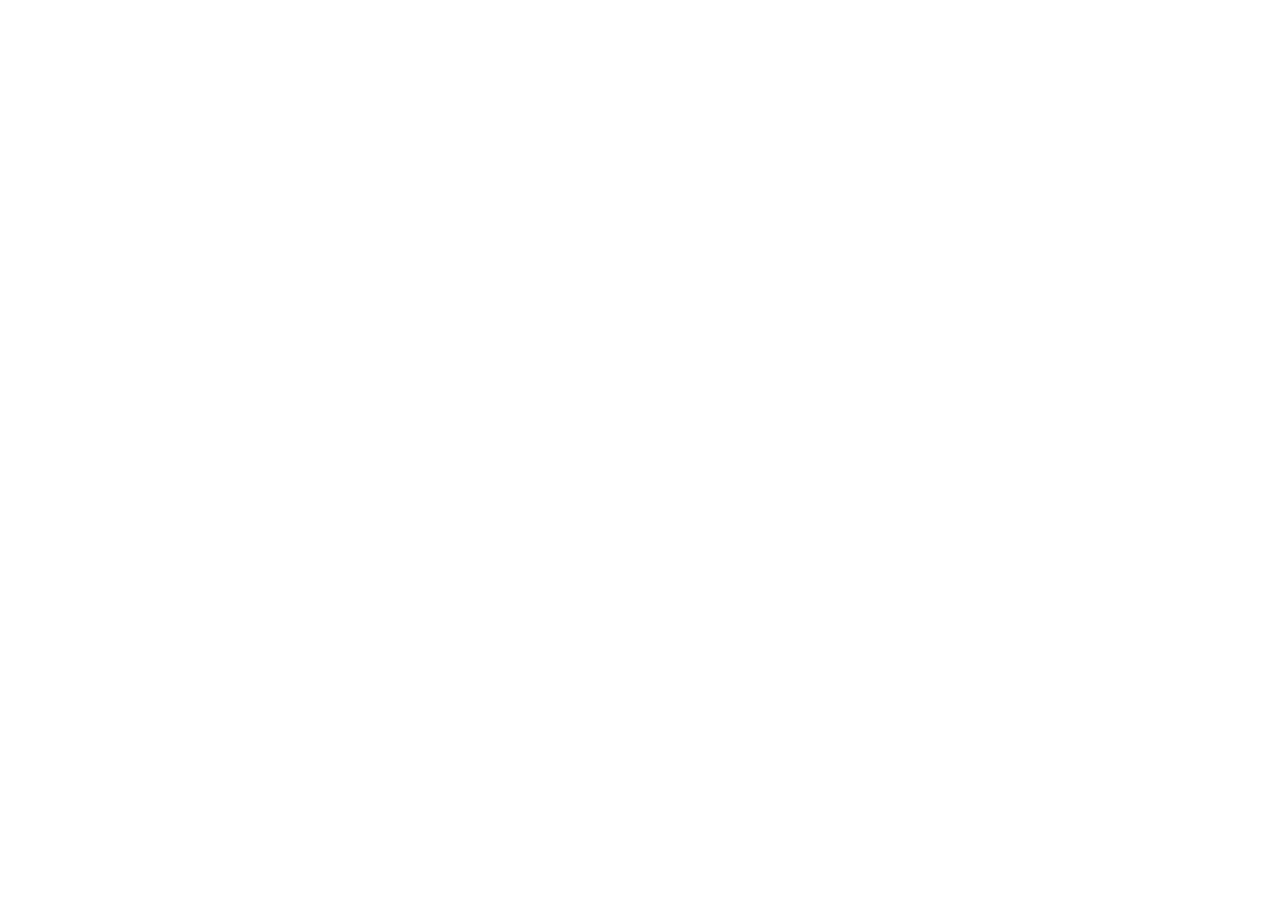
==== index.html @ eff64afc "23-3-2026" ====
<!DOCTYPE html>
<html lang="en">
<head>
    <meta charset="UTF-8">
    <meta name="viewport" content="width=device-width, initial-scale=1.0">
    <title>Jakub Tatár - Domov</title>
    <link rel="stylesheet" href="style.css">
</head>
<body>
    <script src="script.js"></script>
</body>
</html>
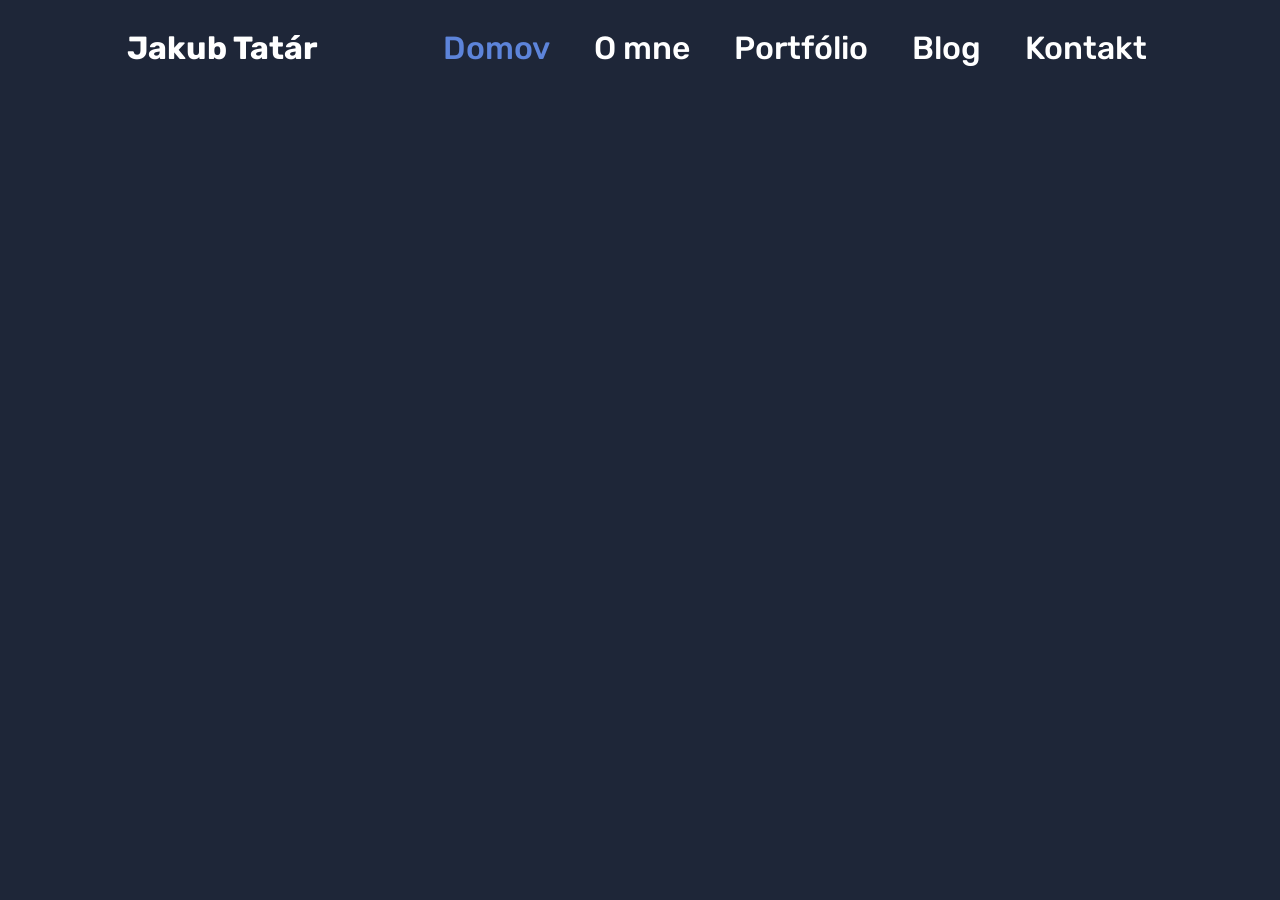
==== commit f02913c5: "23-3-2026-02" ====
--- a/index.html
+++ b/index.html
@@ -5,8 +5,22 @@
     <meta name="viewport" content="width=device-width, initial-scale=1.0">
     <title>Jakub Tatár - Domov</title>
     <link rel="stylesheet" href="style.css">
+
+    <link rel="preconnect" href="https://fonts.googleapis.com">
+    <link rel="preconnect" href="https://fonts.gstatic.com" crossorigin>
+    <link href="https://fonts.googleapis.com/css2?family=Rubik:ital,wght@0,300..900;1,300..900&display=swap" rel="stylesheet">
 </head>
 <body>
+    <header>
+        <h1 class="Header-Name">Jakub Tatár</h1>
+        <div class="Header-Buttons">
+            <button class="Header-Btn" style="color: #5d84da">Domov</button>
+            <button class="Header-Btn">O mne</button>
+            <button class="Header-Btn">Portfólio</button>
+            <button class="Header-Btn">Blog</button>
+            <button class="Header-Btn">Kontakt</button>
+        </div>
+    </header>
     <script src="script.js"></script>
 </body>
 </html>
--- a/style.css
+++ b/style.css
@@ -0,0 +1,41 @@
+:root{
+    --primary-color: #1e2638;
+    --secondary-color: #5d84da;
+    --accent-color: #475574;
+    --text-color: #fff;
+    --text-accent-color: #bad8f1;
+}
+
+body{
+    background-color: var(--primary-color);
+}
+
+header{
+    text-align: center;
+    display: flex;
+    justify-content: space-evenly;
+}
+
+.Header-Name{
+    font-family: "Rubik", sans-serif;
+    font-weight: bold;
+    font-size: clamp(1rem, 5vw, 2rem);
+    color: var(--text-color);
+}
+
+.Header-Buttons{
+    display: flex;
+    align-items: center;
+    justify-content: center;
+    gap: 2rem;
+}
+
+.Header-Btn{
+    font-family: "Rubik", sans-serif;
+    font-weight: 500;
+    background-color: transparent;
+    border: none;
+    font-size: clamp(1rem, 5vw, 2rem);
+    color: var(--text-color);
+}
+  
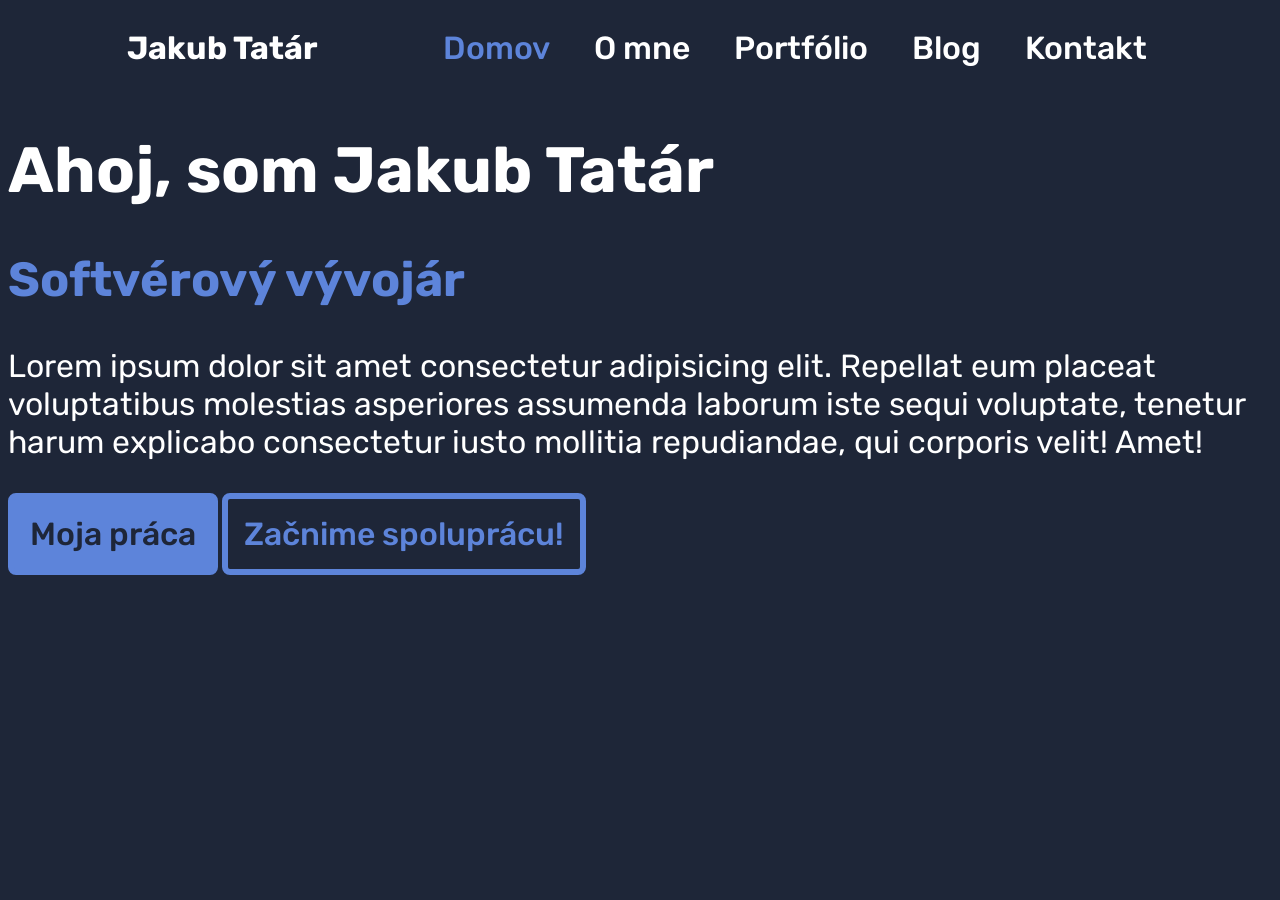
==== commit c15c9472: "23-3-2026-3" ====
--- a/index.html
+++ b/index.html
@@ -21,6 +21,22 @@
             <button class="Header-Btn">Kontakt</button>
         </div>
     </header>
+
+    <div class="Homepage-Main">
+        <div class="Homepage-Main-Title">
+            <h1 class="Homepage-Main-Text" >Ahoj, som Jakub Tatár</h1>
+            <h2 class="Homepage-Main-Text" style="color: #5d84da; font-size: clamp(1rem, 5vw, 3rem);">Softvérový vývojár</h2>
+        </div>
+
+        <div class="Homepage-Main-Info">
+            <p class="Homepage-Main-Text" style="font-size: clamp(1rem, 5vw, 2rem);">Lorem ipsum dolor sit amet consectetur adipisicing elit. Repellat eum placeat voluptatibus molestias asperiores assumenda laborum iste sequi voluptate, tenetur harum explicabo consectetur iusto mollitia repudiandae, qui corporis velit! Amet!</p>
+        </div>
+
+        <div class="Homepage-Main-Buttons">
+            <button class="Homepage-Main-Btn" style="border-color: #5d84da; background-color: #5d84da; color: #1e2638;">Moja práca</button>
+            <button class="Homepage-Main-Btn">Začnime spoluprácu!</button>
+        </div>
+    </div>
     <script src="script.js"></script>
 </body>
 </html>
--- a/style.css
+++ b/style.css
@@ -38,4 +38,21 @@
     font-size: clamp(1rem, 5vw, 2rem);
     color: var(--text-color);
 }
+
+.Homepage-Main-Text{
+    font-family: "Rubik", sans-serif;
+    color: var(--text-color);
+    font-size: clamp(1rem, 5vw, 5rem);
+}
+
+.Homepage-Main-Btn{
+    font-family: "Rubik", sans-serif;
+    font-weight: 500;
+    background-color: var(--primary-color);
+    border: 0.4rem solid var(--secondary-color);
+    font-size: clamp(1rem, 5vw, 2rem);
+    color: var(--secondary-color);
+    border-radius: 8px;
+    padding: 1rem 1rem;
+}
   
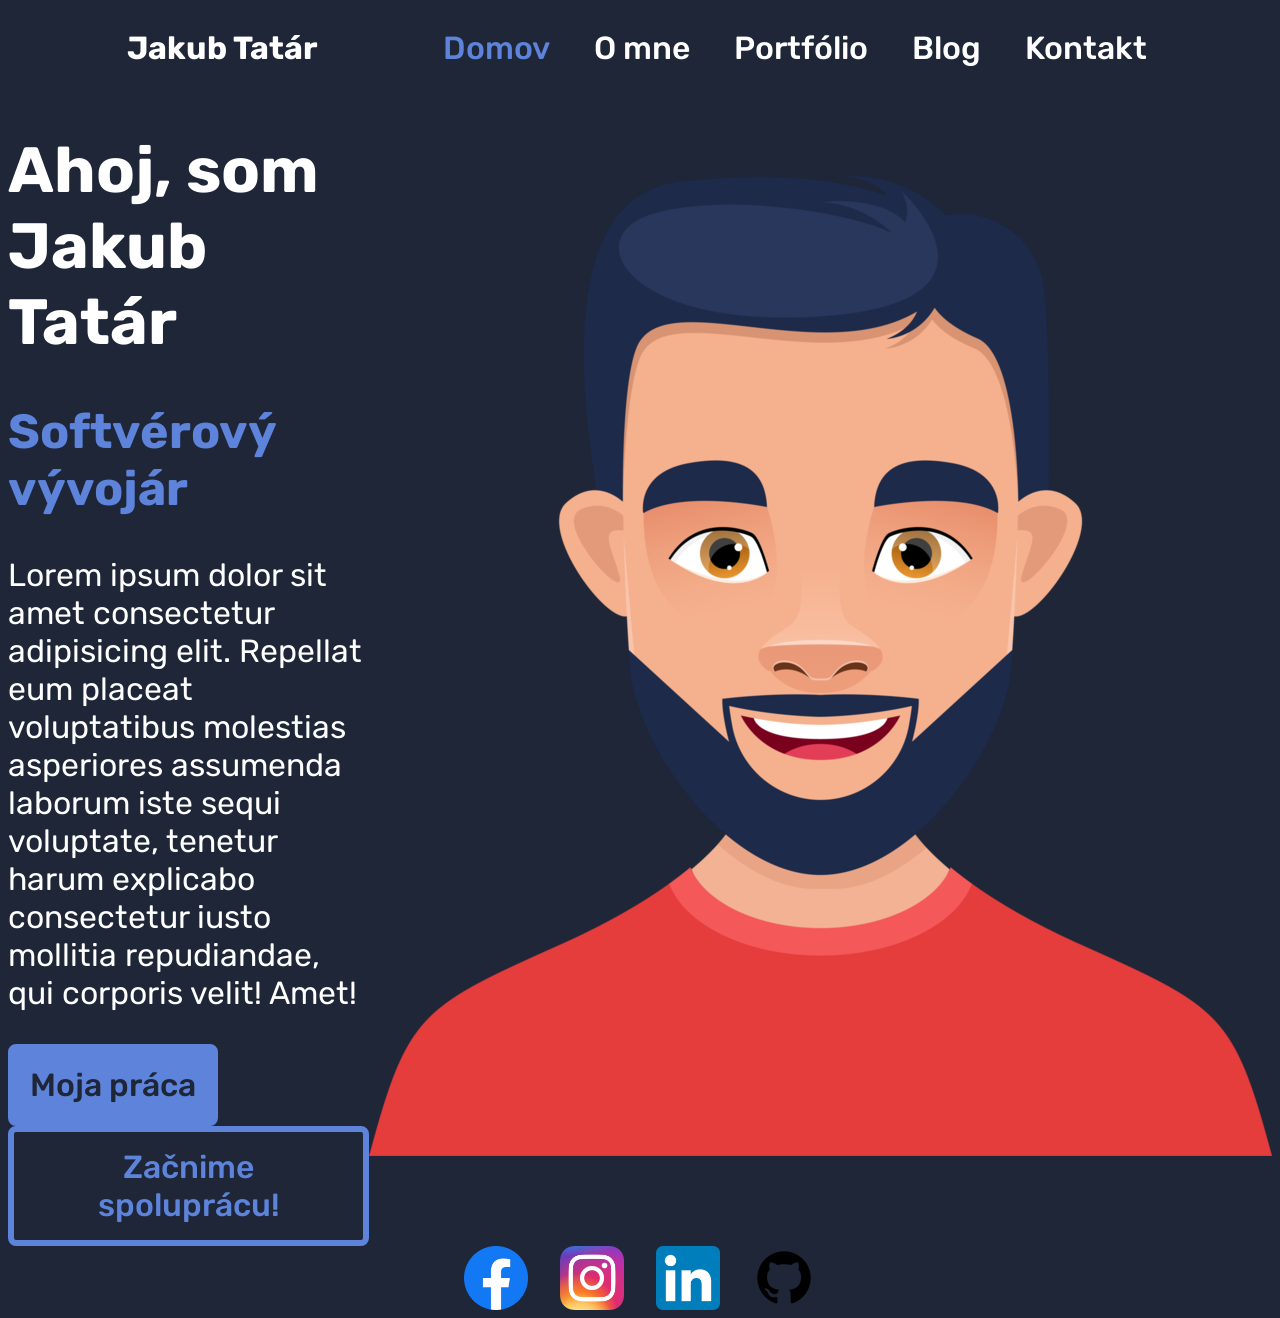
==== commit c8fa7ade: "23-3-2026-4" ====
--- a/index.html
+++ b/index.html
@@ -23,20 +23,35 @@
     </header>
 
     <div class="Homepage-Main">
-        <div class="Homepage-Main-Title">
-            <h1 class="Homepage-Main-Text" >Ahoj, som Jakub Tatár</h1>
-            <h2 class="Homepage-Main-Text" style="color: #5d84da; font-size: clamp(1rem, 5vw, 3rem);">Softvérový vývojár</h2>
+        <div class="Homepage-Main-Section1">
+            <div class="Homepage-Main-Title">
+                <h1 class="Homepage-Main-Text" >Ahoj, som Jakub Tatár</h1>
+                <h2 class="Homepage-Main-Text" style="color: #5d84da; font-size: clamp(1rem, 5vw, 3rem);">Softvérový vývojár</h2>
+            </div>
+
+            <div class="Homepage-Main-Info">
+                <p class="Homepage-Main-Text" style="font-size: clamp(1rem, 5vw, 2rem);">Lorem ipsum dolor sit amet consectetur adipisicing elit. Repellat eum placeat voluptatibus molestias asperiores assumenda laborum iste sequi voluptate, tenetur harum explicabo consectetur iusto mollitia repudiandae, qui corporis velit! Amet!</p>
+            </div>
+
+            <div class="Homepage-Main-Buttons">
+                <button class="Homepage-Main-Btn" style="border-color: #5d84da; background-color: #5d84da; color: #1e2638;">Moja práca</button>
+                <button class="Homepage-Main-Btn">Začnime spoluprácu!</button>
+            </div>
         </div>
 
-        <div class="Homepage-Main-Info">
-            <p class="Homepage-Main-Text" style="font-size: clamp(1rem, 5vw, 2rem);">Lorem ipsum dolor sit amet consectetur adipisicing elit. Repellat eum placeat voluptatibus molestias asperiores assumenda laborum iste sequi voluptate, tenetur harum explicabo consectetur iusto mollitia repudiandae, qui corporis velit! Amet!</p>
-        </div>
-
-        <div class="Homepage-Main-Buttons">
-            <button class="Homepage-Main-Btn" style="border-color: #5d84da; background-color: #5d84da; color: #1e2638;">Moja práca</button>
-            <button class="Homepage-Main-Btn">Začnime spoluprácu!</button>
+        <div class="Homepage-Main-Section2">
+            <img src="Resources/placeholder.png">
         </div>
     </div>
+    
+    <footer>
+        <div class="Footer-Links">
+            <img class="Footer-Img" src="Resources/FB.png">
+            <img class="Footer-Img" src="Resources/IG.png">
+            <img class="Footer-Img" src="Resources/LI.png">
+            <img class="Footer-Img" src="Resources/GH.png">
+        </div>
+    </footer>
     <script src="script.js"></script>
 </body>
 </html>
--- a/style.css
+++ b/style.css
@@ -39,6 +39,12 @@
     color: var(--text-color);
 }
 
+.Homepage-Main{
+    display: flex;
+    align-items: center;
+    justify-content: space-evenly;
+}
+
 .Homepage-Main-Text{
     font-family: "Rubik", sans-serif;
     color: var(--text-color);
@@ -55,4 +61,15 @@
     border-radius: 8px;
     padding: 1rem 1rem;
 }
+
+.Footer-Links{
+    display: flex;
+    justify-content: center;
+    align-items: center;
+    gap: 2rem;
+}
+
+.Footer-Img{
+    max-width: clamp(1rem, 5vw, 5rem);
+}
   
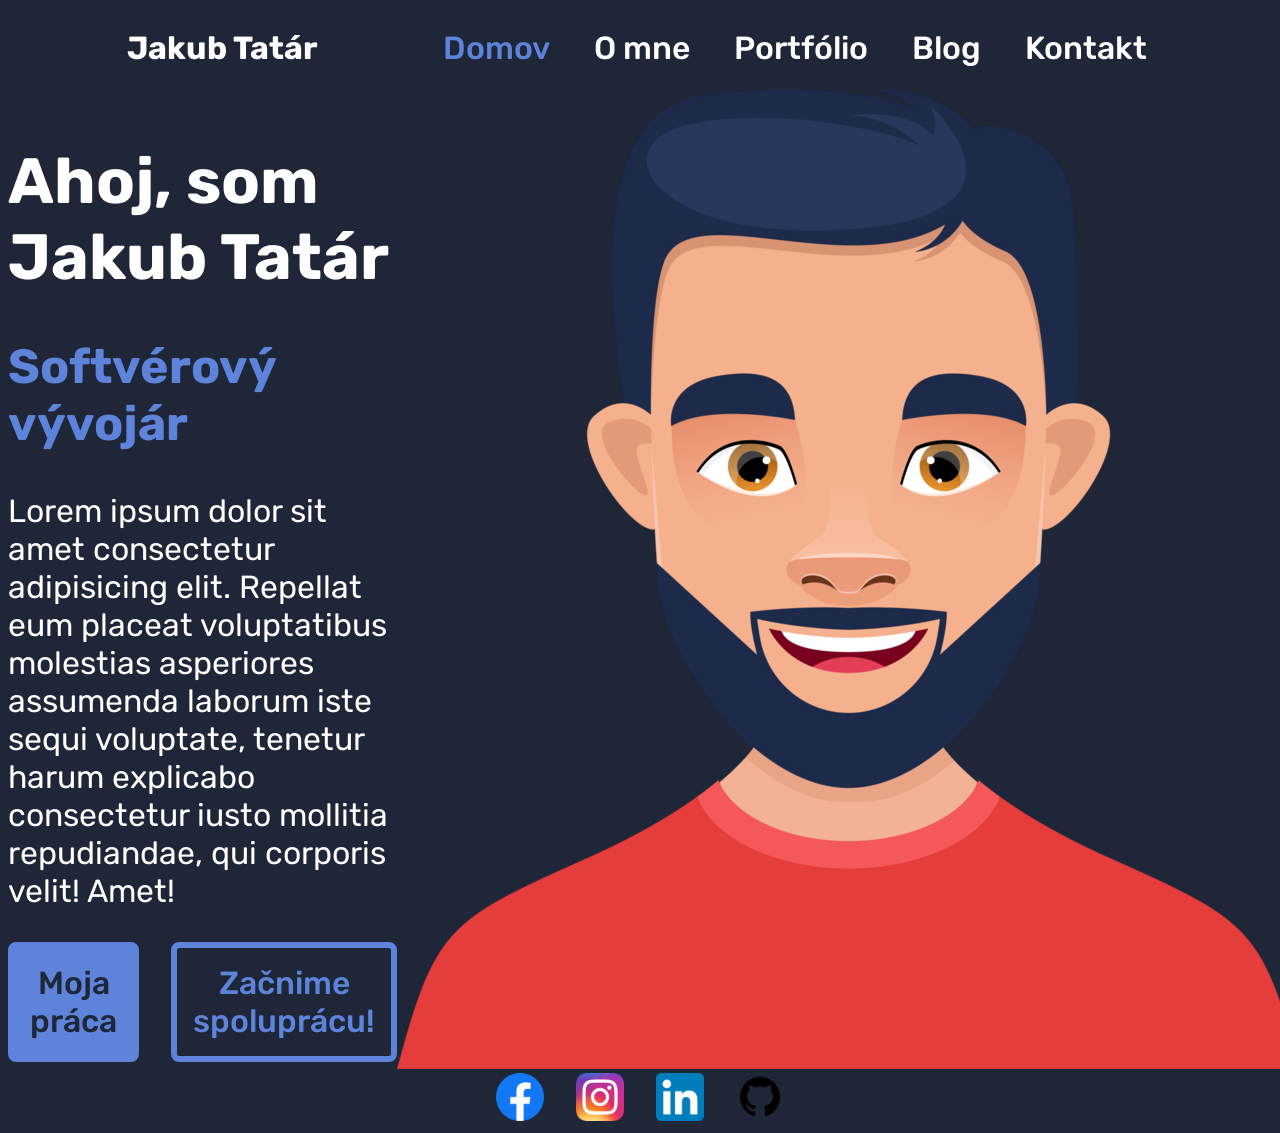
==== commit 8e2ff982: "23-3-2026-5" ====
--- a/index.html
+++ b/index.html
@@ -40,16 +40,24 @@
         </div>
 
         <div class="Homepage-Main-Section2">
-            <img src="Resources/placeholder.png">
+            <img src="Resources/placeholder.png" class="Homepage-Img">
         </div>
     </div>
     
     <footer>
         <div class="Footer-Links">
-            <img class="Footer-Img" src="Resources/FB.png">
-            <img class="Footer-Img" src="Resources/IG.png">
-            <img class="Footer-Img" src="Resources/LI.png">
-            <img class="Footer-Img" src="Resources/GH.png">
+            <a href="index.html">
+                <img class="Footer-Img" src="Resources/FB.png">
+            </a>
+            <a href="index.html">
+                <img class="Footer-Img" src="Resources/IG.png">
+            </a>
+            <a href="index.html">
+                <img class="Footer-Img" src="Resources/LI.png">
+            </a>
+            <a href="https://github.com/jakubtatar">
+                <img class="Footer-Img" src="Resources/GH.png">
+            </a>  
         </div>
     </footer>
     <script src="script.js"></script>
--- a/style.css
+++ b/style.css
@@ -43,12 +43,26 @@
     display: flex;
     align-items: center;
     justify-content: space-evenly;
+
+}
+
+.Homepage-Main-Section1{
+    max-width: 1000px;
+}
+
+.Homepage-Img{
+    max-width: 1000px;
 }
 
 .Homepage-Main-Text{
     font-family: "Rubik", sans-serif;
     color: var(--text-color);
     font-size: clamp(1rem, 5vw, 5rem);
+}
+
+.Homepage-Main-Buttons{
+    display: flex;
+    gap: 2rem;
 }
 
 .Homepage-Main-Btn{
@@ -60,6 +74,11 @@
     color: var(--secondary-color);
     border-radius: 8px;
     padding: 1rem 1rem;
+    transition: 0.3s ease;
+}
+
+.Homepage-Main-Btn:hover{
+    transform: translateY(-0.5rem) scale(1.03);
 }
 
 .Footer-Links{
@@ -70,6 +89,12 @@
 }
 
 .Footer-Img{
-    max-width: clamp(1rem, 5vw, 5rem);
+    bottom: 0px;
+    max-width: clamp(1rem, 5vw, 3rem);
+    transition: 0.3s ease;
+}
+
+.Footer-Img:hover{
+    transform: translateY(-0.5rem) scale(1.03);
 }
   
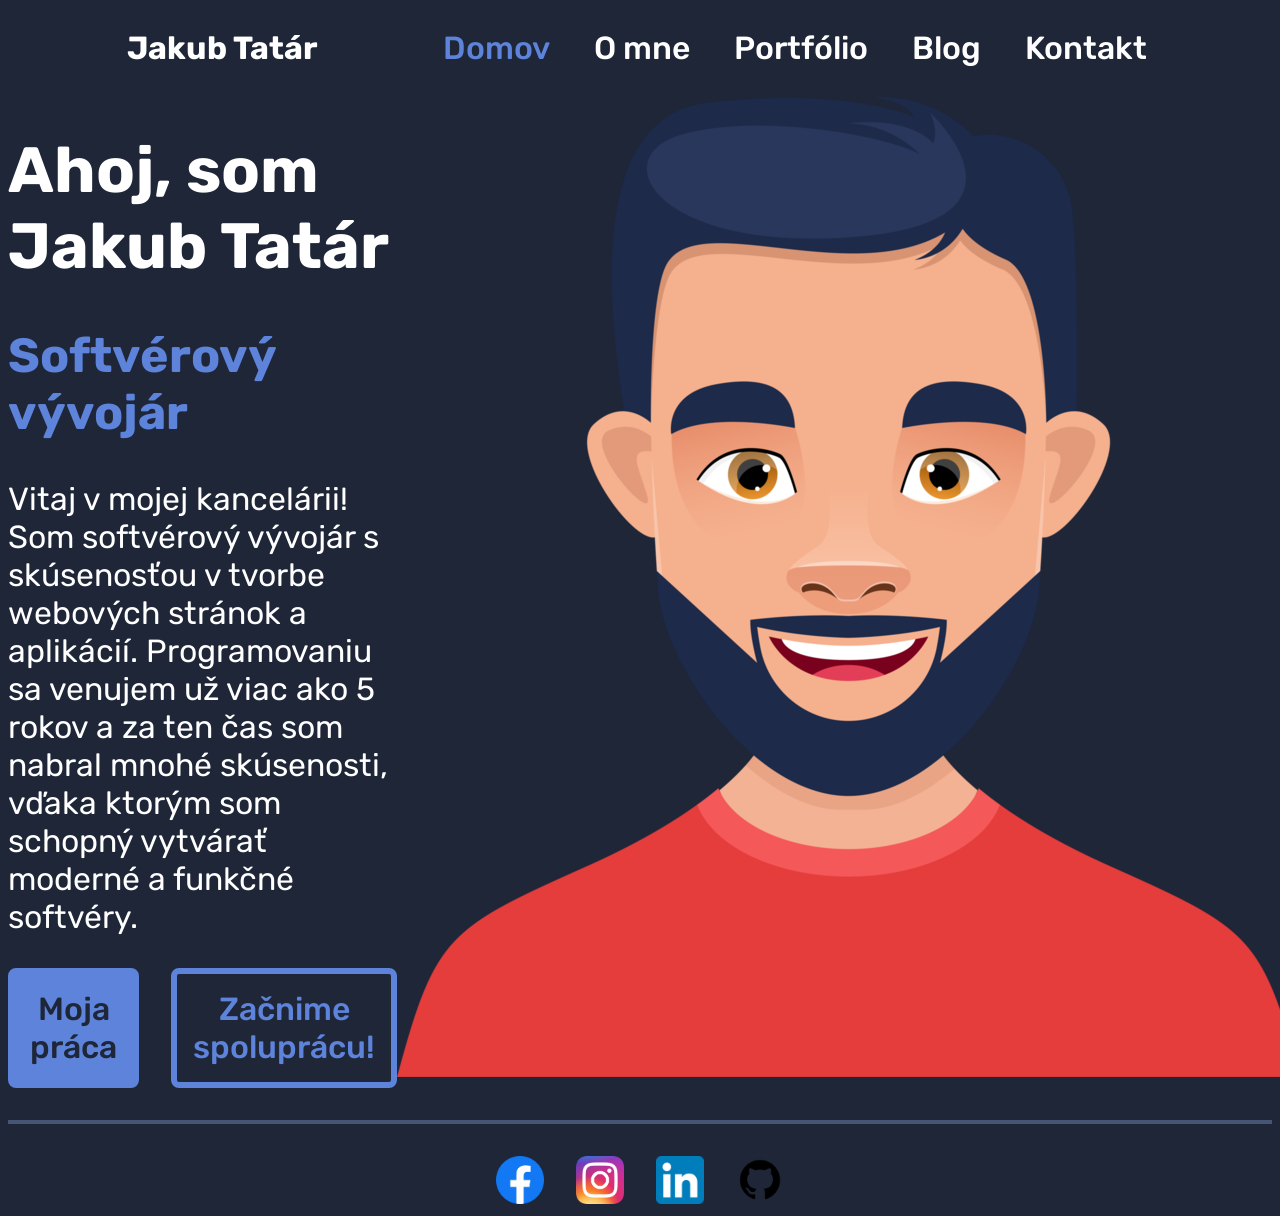
==== commit fc6892b9: "31-5-2026" ====
--- a/index.html
+++ b/index.html
@@ -14,11 +14,21 @@
     <header>
         <h1 class="Header-Name">Jakub Tatár</h1>
         <div class="Header-Buttons">
-            <button class="Header-Btn" style="color: #5d84da">Domov</button>
-            <button class="Header-Btn">O mne</button>
-            <button class="Header-Btn">Portfólio</button>
-            <button class="Header-Btn">Blog</button>
-            <button class="Header-Btn">Kontakt</button>
+            <a href="index.html">
+                <button class="Header-Btn" style="color: #5d84da">Domov</button>
+            </a>
+            <a href="aboutMe.html">
+                <button class="Header-Btn">O mne</button>
+            </a>
+            <a href="portfolio.html">
+                <button class="Header-Btn">Portfólio</button>
+            </a>
+            <a href="blog.html">
+                <button class="Header-Btn">Blog</button>
+            </a>
+            <a href="contact.html">
+                <button class="Header-Btn">Kontakt</button>
+            </a>
         </div>
     </header>
 
@@ -30,12 +40,16 @@
             </div>
 
             <div class="Homepage-Main-Info">
-                <p class="Homepage-Main-Text" style="font-size: clamp(1rem, 5vw, 2rem);">Lorem ipsum dolor sit amet consectetur adipisicing elit. Repellat eum placeat voluptatibus molestias asperiores assumenda laborum iste sequi voluptate, tenetur harum explicabo consectetur iusto mollitia repudiandae, qui corporis velit! Amet!</p>
+                <p class="Homepage-Main-Text" style="font-size: clamp(1rem, 5vw, 2rem);">Vitaj v mojej kancelárii! Som softvérový vývojár s skúsenosťou v tvorbe webových stránok a aplikácií. Programovaniu sa venujem už viac ako 5 rokov a za ten čas som nabral mnohé skúsenosti, vďaka ktorým som schopný vytvárať moderné a funkčné softvéry.</p>
             </div>
 
             <div class="Homepage-Main-Buttons">
-                <button class="Homepage-Main-Btn" style="border-color: #5d84da; background-color: #5d84da; color: #1e2638;">Moja práca</button>
-                <button class="Homepage-Main-Btn">Začnime spoluprácu!</button>
+                <a href="portfolio.html">
+                    <button class="Homepage-Main-Btn" style="border-color: #5d84da; background-color: #5d84da; color: #1e2638;">Moja práca</button>
+                </a>
+                <a href="contact.html">
+                    <button class="Homepage-Main-Btn">Začnime spoluprácu!</button>
+                </a>
             </div>
         </div>
 
@@ -43,16 +57,16 @@
             <img src="Resources/placeholder.png" class="Homepage-Img">
         </div>
     </div>
-    
+    <div class="Divider"></div>
     <footer>
         <div class="Footer-Links">
-            <a href="index.html">
+            <a href="https://www.facebook.com/">
                 <img class="Footer-Img" src="Resources/FB.png">
             </a>
-            <a href="index.html">
+            <a href="https://www.instagram.com/">
                 <img class="Footer-Img" src="Resources/IG.png">
             </a>
-            <a href="index.html">
+            <a href="https://sk.linkedin.com">
                 <img class="Footer-Img" src="Resources/LI.png">
             </a>
             <a href="https://github.com/jakubtatar">
--- a/style.css
+++ b/style.css
@@ -14,6 +14,9 @@
     text-align: center;
     display: flex;
     justify-content: space-evenly;
+    position: sticky;
+    top: 0;
+    background-color: var(--primary-color);
 }
 
 .Header-Name{
@@ -37,6 +40,12 @@
     border: none;
     font-size: clamp(1rem, 5vw, 2rem);
     color: var(--text-color);
+    transition: 0.3s ease;
+}
+
+.Header-Btn:hover{
+    color: var(--accent-color);
+    transform: translateY(-0.5rem) scale(1.03);
 }
 
 .Homepage-Main{
@@ -97,4 +106,287 @@
 .Footer-Img:hover{
     transform: translateY(-0.5rem) scale(1.03);
 }
-  
+
+.Portfolio-Main{
+    display: flex;
+    flex-direction: column;
+    align-items: center;
+    justify-content: center;
+}
+
+.Portfolio-Title{
+    font-family: "Rubik", sans-serif;
+    color: var(--text-color);
+    font-size: clamp(2rem, 5vw, 4rem);
+}
+
+.Portfolio-Projects{
+    display: flex;
+    flex-direction: column;
+    gap: 5rem;
+}
+
+.Project-Card{
+    display: flex;
+    align-items: center;
+    justify-content: space-evenly;
+    border: 0.2rem solid var(--accent-color);
+    padding: 2rem;
+    border-radius: 8px;
+}
+
+.Project-Section1{
+    max-width: 1000px;
+}
+
+.Project-Section2{
+    max-width: 1000px;
+}
+
+.Portfolio-Img{
+    max-width: clamp(30rem, 5vw, 30rem);
+}
+
+.Project-Text{
+    font-family: "Rubik", sans-serif;
+    color: var(--text-color);
+    font-size: clamp(1.5rem, 5vw, 3rem);
+}
+
+.Project-Buttons{
+    display: flex;
+    gap: 2rem;
+}
+
+.Portfolio-Main-Btn{
+    font-family: "Rubik", sans-serif;
+    font-weight: 500;
+    background-color: var(--primary-color);
+    border: 0.4rem solid var(--secondary-color);
+    font-size: clamp(1rem, 5vw, 1.5rem);
+    color: var(--secondary-color);
+    border-radius: 8px;
+    padding: 1rem 1rem;
+    transition: 0.3s ease;
+}
+
+.Portfolio-Main-Btn:hover{
+    transform: translateY(-0.5rem) scale(1.03);
+}
+
+.Used-Technologies{
+    font-family: "Rubik", sans-serif;
+    color: var(--text-accent-color);
+    font-size: clamp(1rem, 5vw, 1.5rem);
+    font-weight: 500;
+    background-color: var(--accent-color);
+    display: inline-block;
+    padding: 0.5rem 1rem;
+    border-radius: 8px;
+}
+
+.Contact-Main{
+    display: flex;
+    align-items: center;
+    justify-content: space-evenly;
+}
+
+.Contact-Main-Section1{
+    max-width: 1000px;
+}
+
+.Contact-Main-Section2{
+    max-width: 1000px;
+}
+
+.Contact-Main-Text{
+    font-family: "Rubik", sans-serif;
+    color: var(--text-color);
+    font-size: clamp(1rem, 5vw, 5rem);
+}
+
+.Contact-Form{
+    display: flex;
+    flex-direction: column;
+    gap: 1.5rem;
+}
+
+.Contact-Input{
+    font-family: "Rubik", sans-serif;
+    background-color: transparent;
+    border: 0.2rem solid var(--accent-color);
+    color: var(--text-color);
+    border-radius: 8px;
+    padding: 1rem;
+    font-size: clamp(1rem, 5vw, 1.5rem);
+    outline: none;
+    transition: 0.3s ease;
+}
+
+.Contact-Input:focus{
+    border-color: var(--secondary-color);
+}
+
+.Contact-Textarea{
+    resize: none;
+    height: 150px;
+}
+
+.Contact-Main-Btn{
+    font-family: "Rubik", sans-serif;
+    font-weight: 500;
+    background-color: var(--primary-color);
+    border: 0.4rem solid var(--secondary-color);
+    font-size: clamp(1rem, 5vw, 2rem);
+    color: var(--secondary-color);
+    border-radius: 8px;
+    padding: 1rem 1rem;
+    transition: 0.3s ease;
+    cursor: pointer;
+}
+
+.Contact-Main-Btn:hover{
+    transform: translateY(-0.5rem) scale(1.03);
+}
+
+.Contact-Info-Box{
+    display: flex;
+    flex-direction: column;
+    gap: 1rem;
+}
+
+.About-Main{
+    display: flex;
+    align-items: center;
+    justify-content: space-evenly;
+}
+
+.About-Main-Section1{
+    max-width: 1000px;
+}
+
+.About-Main-Section2{
+    max-width: 1000px;
+    display: flex;
+    flex-direction: column;
+    gap: 2rem;
+}
+
+.About-Img{
+    max-width: 1000px;
+}
+
+.About-Main-Text{
+    font-family: "Rubik", sans-serif;
+    color: var(--text-color);
+    font-size: clamp(1rem, 5vw, 5rem);
+}
+
+.About-Main-Info{
+    display: flex;
+    flex-direction: column;
+    gap: 1.5rem;
+}
+
+.About-Skills{
+    display: flex;
+    flex-direction: column;
+    gap: 1rem;
+}
+
+.About-Skills-Grid{
+    display: flex;
+    flex-wrap: wrap;
+    gap: 1rem;
+}
+
+.About-Skill-Tag{
+    font-family: "Rubik", sans-serif;
+    font-weight: 500;
+    font-size: clamp(0.8rem, 4vw, 1.3rem);
+    color: var(--secondary-color);
+    border: 0.2rem solid var(--secondary-color);
+    padding: 0.5rem 1rem;
+    border-radius: 8px;
+    background-color: transparent;
+}
+
+.Divider{
+    height: 0.2rem;
+    background-color: var(--accent-color);
+    width: 100%;
+    margin: 2rem 0;
+}
+
+.Blog-Main{
+    display: flex;
+    flex-direction: column;
+    align-items: center;
+    justify-content: center;
+}
+
+.Blog-Title{
+    font-family: "Rubik", sans-serif;
+    color: var(--text-color);
+    font-size: clamp(2rem, 5vw, 4rem);
+}
+
+.Blog-Posts{
+    display: flex;
+    flex-direction: column;
+    gap: 5rem;
+}
+
+.Blog-Card{
+    display: flex;
+    align-items: center;
+    justify-content: space-evenly;
+    border: 0.2rem solid var(--accent-color);
+    padding: 2rem;
+    border-radius: 8px;
+}
+
+.Blog-Section1{
+    max-width: 1000px;
+}
+
+.Blog-Section2{
+    max-width: 1000px;
+}
+
+.Blog-Img{
+    max-width: clamp(10rem, 5vw, 30rem);
+}
+
+.Blog-Text{
+    font-family: "Rubik", sans-serif;
+    color: var(--text-color);
+    font-size: clamp(1.5rem, 5vw, 3rem);
+}
+
+.Blog-Date{
+    font-family: "Rubik", sans-serif;
+    color: var(--text-accent-color);
+    font-size: clamp(0.8rem, 4vw, 1.2rem);
+}
+
+.Blog-Buttons{
+    display: flex;
+    gap: 2rem;
+}
+
+.Blog-Main-Btn{
+    font-family: "Rubik", sans-serif;
+    font-weight: 500;
+    background-color: var(--primary-color);
+    border: 0.4rem solid var(--secondary-color);
+    font-size: clamp(1rem, 5vw, 1.5rem);
+    color: var(--secondary-color);
+    border-radius: 8px;
+    padding: 1rem 1rem;
+    transition: 0.3s ease;
+}
+
+.Blog-Main-Btn:hover{
+    transform: translateY(-0.5rem) scale(1.03);
+}
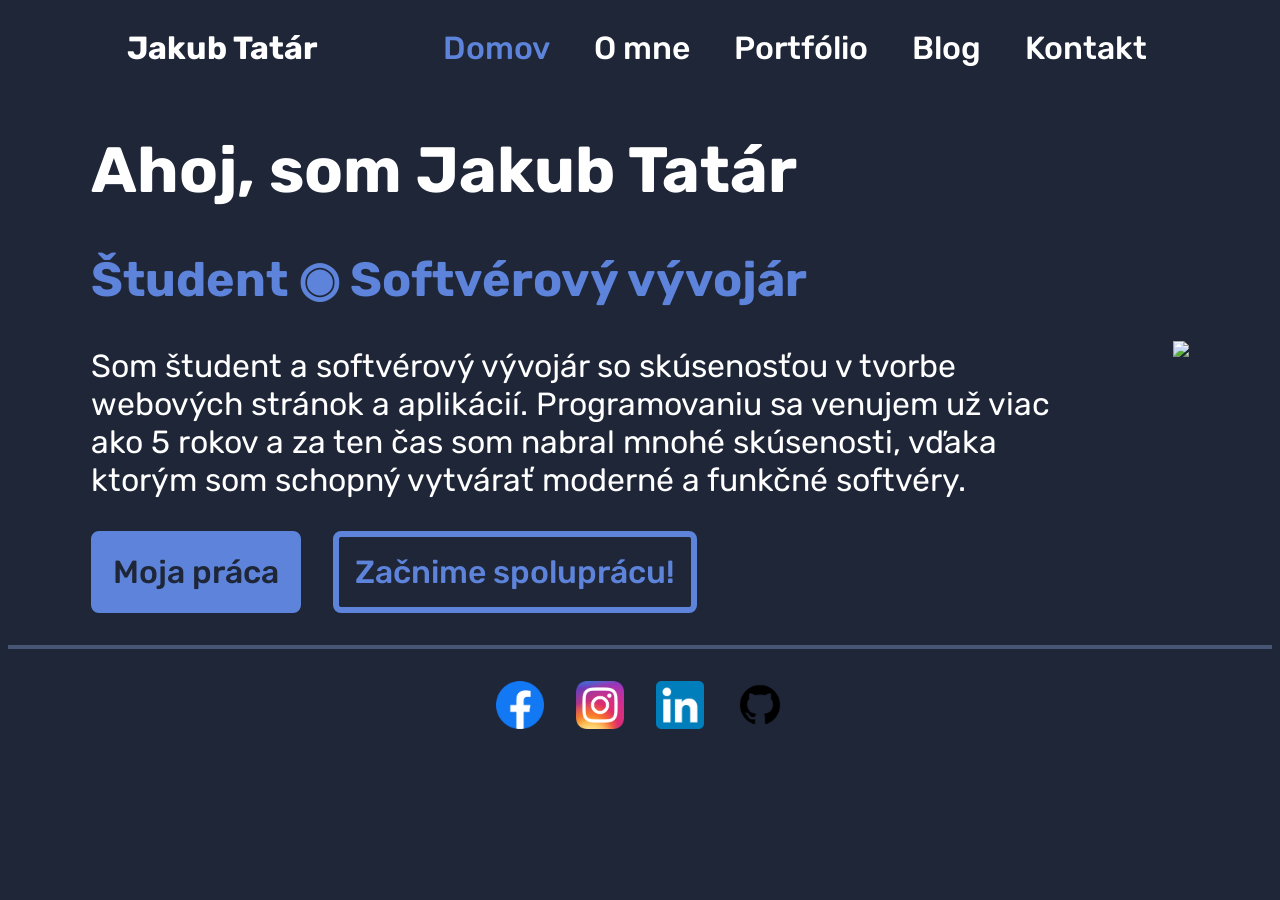
==== commit d5fd91d3: "31-5-2026-2" ====
--- a/index.html
+++ b/index.html
@@ -36,11 +36,11 @@
         <div class="Homepage-Main-Section1">
             <div class="Homepage-Main-Title">
                 <h1 class="Homepage-Main-Text" >Ahoj, som Jakub Tatár</h1>
-                <h2 class="Homepage-Main-Text" style="color: #5d84da; font-size: clamp(1rem, 5vw, 3rem);">Softvérový vývojár</h2>
+                <h2 class="Homepage-Main-Text" style="color: #5d84da; font-size: clamp(1rem, 5vw, 3rem);">Študent ◉ Softvérový vývojár</h2>
             </div>
 
             <div class="Homepage-Main-Info">
-                <p class="Homepage-Main-Text" style="font-size: clamp(1rem, 5vw, 2rem);">Vitaj v mojej kancelárii! Som softvérový vývojár s skúsenosťou v tvorbe webových stránok a aplikácií. Programovaniu sa venujem už viac ako 5 rokov a za ten čas som nabral mnohé skúsenosti, vďaka ktorým som schopný vytvárať moderné a funkčné softvéry.</p>
+                <p class="Homepage-Main-Text" style="font-size: clamp(1rem, 5vw, 2rem);">Som študent a softvérový vývojár so skúsenosťou v tvorbe webových stránok a aplikácií. Programovaniu sa venujem už viac ako 5 rokov a za ten čas som nabral mnohé skúsenosti, vďaka ktorým som schopný vytvárať moderné a funkčné softvéry.</p>
             </div>
 
             <div class="Homepage-Main-Buttons">
@@ -54,7 +54,7 @@
         </div>
 
         <div class="Homepage-Main-Section2">
-            <img src="Resources/placeholder.png" class="Homepage-Img">
+            <img src="Resources/Jaa.png" class="Homepage-Img">
         </div>
     </div>
     <div class="Divider"></div>
